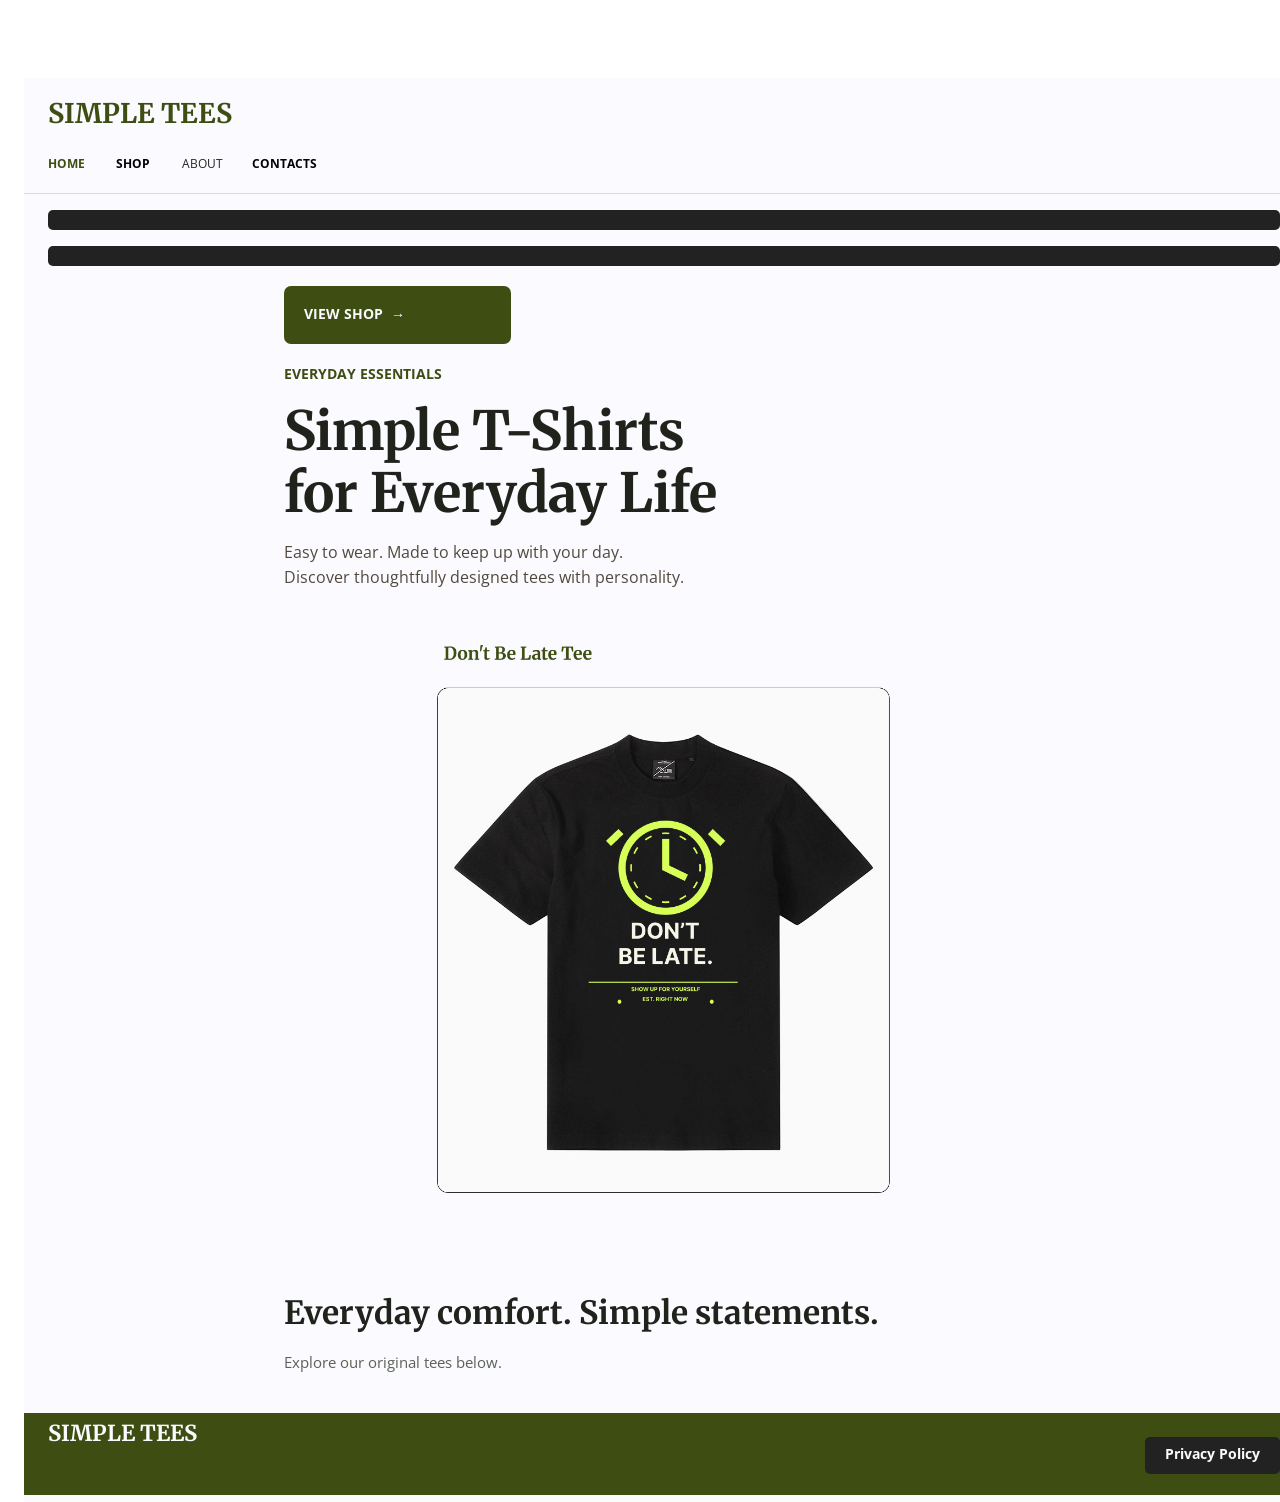
==== index.html @ 4db4b6c4 "Rename SimpleTees.html to index.html" ====
<!DOCTYPE html>
<html lang="en">
<head>
    <title>Simple Tees | Everyday Essentials</title>
  	<meta charset="utf-8">
  	<meta name="viewport" content="initial-scale=1, width=device-width">
  	
  	<link rel="stylesheet"  href="CSS/index.css">
  	<link rel="stylesheet" href="https://fonts.googleapis.com/css2?family=Merriweather:wght@700&display=swap">
  	<link rel="stylesheet" href="https://fonts.googleapis.com/css2?family=Open+Sans:wght@400;700&display=swap">
  	<link rel="stylesheet" href="https://fonts.googleapis.com/css2?family=Inter:wght@700&display=swap">
 <style> 	
.button-link {
      display: inline-block;
      padding: 10px 20px;
      background-color: #222222;
      color: black;
      text-decoration: none;
      border-radius: 5px; } 	
	  </style>
<style>
.view-shop-link { display: block; color: inherit; text-decoration: none; }
.view-shop-link:focus-visible { outline: 3px solid #9aa66d; outline-offset: 4px; }
</style>
<style>
.brand-home-link { font-weight: 700; text-decoration: none; cursor: pointer; }
.brand-home-link:hover { text-decoration: underline; }
.brand-home-link:focus-visible { outline: 3px solid #9aa66d; outline-offset: 4px; }
</style>
  <link rel="stylesheet" href="CSS/responsive.css">
</head>
<body>
  	
  	<div class="home">
    		<div class="header">
    		</div>
    		<a href="SimpleTees.html" class="simple-tees brand-home-link">SIMPLE TEES</a>
    		<b class="home2">HOME</b>
    		<a href="Shop.html" class="button-link">
  <b class="shop">SHOP</b>
</a>
    		<div class="about">ABOUT</div>
<a href="Contact.html" class="button-link">
  <b class="contacts">CONTACTS</b>
  </a>
    		<div class="divider">
    		</div>
    		<div class="canvas">
    		</div>
    		<div class="backdrop">
    		</div>
    		<b class="dont-belate">DON'T BE<br>LATE</b>
    		<b class="everyday-essentials">EVERYDAY ESSENTIALS</b>
    		<b class="simple-t-shirtsfor-everyday">Simple T-Shirts<br>for Everyday Life</b>
    		<div class="easy-to-wear">Easy to wear. Made to keep up with your day.<br>Discover thoughtfully designed tees with personality.</div>
    				<a href="Shop.html" class="view-shop-link" aria-label="View shop">
		  <div class="button">
       			<div class="view-shop">
       			</div>
       			<b class="view-shop2">VIEW SHOP  →</b>
     		  </div>
		</a>
    		<b class="everyday-comfort-simple">Everyday comfort. Simple statements.</b>
    		<div class="explore-our-original">Explore our original tees below.</div>
    		<div class="footer">
    		</div>
    		<a href="SimpleTees.html" class="simple-tees2 brand-home-link">SIMPLE TEES</a>
<a href="PrivacyPolicy.html" class="button-link">
  <b class="home3">Privacy Policy</b>
  </a>
    		<div class="tshirt">
      			<img src="Don%27t%20be%20late%20Tee.jpg" width="500" height="630" alt="Simple Tees Don’t Be Late graphic T-shirt">
      			

    		</div>
  	</div>
  	
  	
  	
  	
</body>
</html>
---- CSS/index.css ----
.home {
  	width: 100%;
  	height: 1024px;
  	position: relative;
  	background-color: #fafaff;
  	overflow: hidden;
  	text-align: left;
  	font-size: 15px;
  	color: #20231c;
  	font-family: 'Open Sans';
}
.header {
  	position: absolute;
  	top: 0px;
  	left: 0px;
  	background-color: #fafaff;
  	width: 1440px;
  	height: 102px;
}
.simple-tees {
  	position: absolute;
  	top: 29px;
  	left: 82px;
  	font-size: 29px;
  	display: inline-block;
  	font-family: Merriweather;
  	color: #3e4e13;
  	width: 330px;
  	height: 58px;
}
.home2 {
  	position: absolute;
  	top: 41px;
  	left: 860px;
  	display: inline-block;
  	color: #3e4e13;
  	width: 110px;
  	height: 30px;
}
.shop {
  	position: absolute;
  	top: 41px;
  	left: 982px;
  	display: inline-block;
  	width: 110px;
  	height: 30px;
}
.about {
  	position: absolute;
  	top: 41px;
  	left: 1104px;
  	display: inline-block;
  	width: 110px;
  	height: 30px;
}
.contacts {
  	position: absolute;
  	top: 41px;
  	left: 1225px;
  	display: inline-block;
  	width: 110px;
  	height: 30px;
}
.divider {
  	position: absolute;
  	top: 101px;
  	left: 0px;
  	background-color: #dbdcce;
  	width: 1440px;
  	height: 1px;
}
.canvas {
  	position: absolute;
  	top: 97px;
  	left: 0px;
  	background-color: #ece9d6;
  	width: 1440px;
  	height: 702px;
}
.backdrop {
  	position: absolute;
  	top: 145px;
  	left: 823px;
  	border-radius: 16px;
  	background-color: #d9d7c8;
  	width: 500px;
  	height: 597px;
}
.dont-belate {
  	position: absolute;
  	top: 396.57px;
  	left: 989.16px;
  	font-size: 18.96px;
  	display: inline-block;
  	color: #fafaff;
  	width: 167.5px;
  	height: 37.9px;
}
.everyday-essentials {
  	position: absolute;
  	top: 214px;
  	left: 93px;
  	font-size: 17px;
  	display: inline-block;
  	color: #3e4e13;
  	width: 560px;
  	height: 34px;
}
.simple-t-shirtsfor-everyday {
  	position: absolute;
  	top: 276px;
  	left: 90px;
  	font-size: 56px;
  	display: inline-block;
  	font-family: Merriweather;
  	width: 710px;
  	height: 112px;
}
.easy-to-wear {
  	position: absolute;
  	top: 473px;
  	left: 94px;
  	font-size: 19px;
  	color: #52493e;
  	display: inline-block;
  	width: 640px;
  	height: 38px;
}
.button {
  	position: absolute;
  	top: 592px;
  	left: 94px;
  	width: 227px;
  	height: 58px;
  	font-size: 14px;
  	color: #fafaff;
}
.view-shop {
  	position: absolute;
  	top: 0px;
  	left: 0px;
  	border-radius: 7px;
  	background-color: #3e4e13;
  	width: 227px;
  	height: 58px;
}
.view-shop2 {
  	position: absolute;
  	top: 18.5px;
  	left: 20px;
  	display: inline-block;
  	white-space: pre-wrap;
  	width: 192px;
  	height: 28px;
}
.everyday-comfort-simple {
  	position: absolute;
  	top: 825px;
  	left: 94px;
  	font-size: 33px;
  	display: inline-block;
  	font-family: Merriweather;
  	width: 1050px;
  	height: 66px;
}
.explore-our-original {
  	position: absolute;
  	top: 879px;
  	left: 96px;
  	font-size: 17px;
  	color: #5c6255;
  	display: inline-block;
  	width: 780px;
  	height: 34px;
}
.footer {
  	position: absolute;
  	top: 920px;
  	left: 0px;
  	background-color: #3e4e13;
  	width: 1440px;
  	height: 104px;
}
.simple-tees2 {
  	position: absolute;
  	top: 949px;
  	left: 82px;
  	font-size: 22px;
  	display: inline-block;
  	font-family: Merriweather;
  	color: #fafaff;
  	width: 295px;
  	height: 44px;
}
.home3 {
  	position: absolute;
  	top: 960px;
  	left: 850px;
  	font-size: 14px;
  	color: #fafaff;
  	white-space: pre-wrap;
  	display: inline-block;
  	width: 505px;
  	height: 28px;
}
.tshirt {
  	position: absolute;
  	top: 145px;
  	left: 812px;
  	width: 522px;
  	height: 610px;
  	text-align: center;
  	font-size: 40px;
  	color: #f8f5e9;
  	font-family: Inter;
}
.t-shirt-icon {
  	position: absolute;
  	top: 0px;
  	left: 0px;
  	border-radius: 20px;
  	width: 522px;
  	height: 610px;
  	object-fit: cover;
}
.vector-icon {
  	position: absolute;
  	height: 17.25%;
  	width: 20.15%;
  	top: 27.05%;
  	right: 37.05%;
  	bottom: 55.7%;
  	left: 42.8%;
  	max-width: 100%;
  	overflow: hidden;
  	max-height: 100%;
}
.vector-icon2 {
  	position: absolute;
  	height: 13.66%;
  	width: 15.96%;
  	top: 28.84%;
  	right: 39.15%;
  	bottom: 57.5%;
  	left: 44.89%;
  	max-width: 100%;
  	overflow: hidden;
  	max-height: 100%;
}
.vector-icon3 {
  	position: absolute;
  	height: 6.66%;
  	width: 4.06%;
  	top: 30.69%;
  	right: 43.07%;
  	bottom: 62.66%;
  	left: 52.87%;
  	max-width: 100%;
  	overflow: hidden;
  	max-height: 100%;
}
.vector-icon4 {
  	position: absolute;
  	height: 2.34%;
  	width: 26.44%;
  	top: 28.51%;
  	right: 33.91%;
  	bottom: 69.15%;
  	left: 39.66%;
  	max-width: 100%;
  	overflow: hidden;
  	max-height: 100%;
}
.dont {
  	position: absolute;
  	top: 44.43%;
  	left: 40.8%;
}
.be-late {
  	position: absolute;
  	top: 50.49%;
  	left: 36.21%;
}
.vector-icon5 {
  	position: absolute;
  	height: 0.33%;
  	width: 34.48%;
  	top: 58.36%;
  	right: 30.46%;
  	bottom: 41.31%;
  	left: 35.06%;
  	max-width: 100%;
  	overflow: hidden;
  	max-height: 100%;
}
.show-up-for {
  	position: absolute;
  	top: 59.02%;
  	left: 40.8%;
  	font-size: 10px;
  	color: #d7ff58;
}
.est-right-now {
  	position: absolute;
  	top: 60.98%;
  	left: 44.83%;
  	font-size: 10px;
  	color: #d7ff58;
}
.vector-icon6 {
  	position: absolute;
  	height: 0.82%;
  	width: 0.86%;
  	top: 61.8%;
  	right: 57.38%;
  	bottom: 37.38%;
  	left: 41.76%;
  	max-width: 100%;
  	overflow: hidden;
  	max-height: 100%;
}
.vector-icon7 {
  	position: absolute;
  	height: 0.82%;
  	width: 0.86%;
  	top: 61.8%;
  	right: 36.02%;
  	bottom: 37.38%;
  	left: 63.12%;
  	max-width: 100%;
  	overflow: hidden;
  	max-height: 100%;
}
---- CSS/responsive.css ----
/* SimpleTees responsive layout
   Keeps the original desktop design and reflows content on smaller screens. */

*,
*::before,
*::after {
  box-sizing: border-box;
}

html {
  width: 100%;
  min-width: 320px;
  scroll-behavior: smooth;
}

body {
  margin: 0;
  width: 100%;
  min-width: 320px;
  overflow-x: hidden;
}

img {
  max-width: 100%;
  height: auto;
}

/* Tablet and mobile layout */
@media (max-width: 1350px) {
  body {
    overflow-x: hidden;
  }

  body > .home,
  .product-page,
  .contact,
  .privacy-policy {
    width: 100% !important;
    min-width: 0 !important;
    max-width: 100% !important;
    height: auto !important;
    min-height: 100vh;
    margin: 0 auto;
    padding: 132px 24px 28px;
    overflow: visible !important;
    display: flex;
    flex-direction: column;
    align-items: stretch;
    gap: 16px;
  }

  /* Shared header and navigation */
  .header {
    position: absolute !important;
    top: 0 !important;
    left: 0 !important;
    width: 100% !important;
    height: 116px !important;
  }

  .simple-tees {
    position: absolute !important;
    top: 19px !important;
    left: 24px !important;
    width: auto !important;
    height: auto !important;
    max-width: calc(100% - 48px);
    font-size: clamp(21px, 3vw, 27px) !important;
    line-height: 1.2;
    z-index: 5;
  }

  .home2,
  .home,
  .shop,
  .about,
  .contacts,
  .privacy-nav {
    position: absolute !important;
    top: 78px !important;
    height: auto !important;
    width: auto !important;
    min-width: 0;
    font-size: 12px !important;
    line-height: 1.4;
    white-space: nowrap;
    z-index: 5;
  }

  /* Header navigation positions are shared across pages. */
  .home2,
  .home { left: 24px !important; }

  .shop { left: 92px !important; }

  .about { left: 158px !important; }

  .contacts { left: 228px !important; }

  .privacy-nav { left: 320px !important; }

  .divider {
    position: absolute !important;
    top: 115px !important;
    left: 0 !important;
    width: 100% !important;
    height: 1px !important;
  }

  .footer {
    position: relative !important;
    top: auto !important;
    left: auto !important;
    width: calc(100% + 48px) !important;
    height: 82px !important;
    min-height: 82px;
    margin: 24px -24px -28px;
    order: 90;
  }

  .simple-tees2 {
    position: relative !important;
    top: auto !important;
    left: auto !important;
    width: auto !important;
    height: auto !important;
    margin: -65px 0 0 0;
    align-self: flex-start;
    z-index: 2;
    order: 91;
  }

  .home3 {
    position: relative !important;
    top: auto !important;
    left: auto !important;
    width: auto !important;
    height: auto !important;
    margin: -28px 0 0 auto;
    align-self: flex-end;
    z-index: 2;
    order: 92;
  }

  /* Homepage */
  .home .canvas,
  .home .backdrop {
    display: none !important;
  }

  .home .dont-belate {
    display: none !important;
  }

  .home .everyday-essentials,
  .home .simple-t-shirtsfor-everyday,
  .home .easy-to-wear,
  .home .button,
  .home .tshirt,
  .home .everyday-comfort-simple,
  .home .explore-our-original {
    position: relative !important;
    top: auto !important;
    left: auto !important;
    width: 100% !important;
    height: auto !important;
    max-width: 760px;
    margin-left: auto;
    margin-right: auto;
  }

  .home .everyday-essentials {
    order: 1;
    font-size: 14px;
    margin-top: 4px;
  }

  .home .simple-t-shirtsfor-everyday {
    order: 2;
    font-size: clamp(32px, 6vw, 54px) !important;
    line-height: 1.15;
  }

  .home .easy-to-wear {
    order: 3;
    font-size: 16px !important;
    line-height: 1.6;
  }

  .home .button {
    order: 4;
    margin-top: 4px;
    min-height: 58px;
  }

  .home .button .view-shop,
  .home .button .view-shop2 {
    position: absolute !important;
    top: 0 !important;
    left: 0 !important;
    width: 227px !important;
    height: 58px !important;
  }

  .home .button .view-shop2 {
    top: 18px !important;
    left: 20px !important;
    width: 190px !important;
    height: auto !important;
  }

  .home .tshirt {
    order: 5;
    display: flex;
    justify-content: center;
    margin-top: 12px;
  }

  .home .tshirt img {
    display: block;
    width: min(100%, 500px) !important;
    height: auto !important;
    object-fit: contain;
  }

  .home .everyday-comfort-simple {
    order: 6;
    font-size: clamp(22px, 4vw, 32px) !important;
    line-height: 1.3;
    margin-top: 10px;
  }

  .home .explore-our-original {
    order: 7;
    font-size: 15px !important;
    line-height: 1.5;
  }

  /* Product detail pages */
  .product-page .home2,
  .product-page .home21,
  .product-page .home211,
  .product-page .home22 {
    position: relative !important;
    top: auto !important;
    left: auto !important;
    width: auto !important;
    height: auto !important;
    display: inline-block;
    white-space: normal;
    font-size: 12px !important;
    line-height: 1.5;
  }

  .product-page .home2 { order: 1; }
  .product-page .home21 { order: 1; }
  .product-page .home211 { order: 1; }
  .product-page .home22 { order: 1; }

  .product-page .product-image-background {
    position: relative !important;
    top: auto !important;
    left: auto !important;
    width: 100% !important;
    max-width: 620px;
    height: auto !important;
    margin: 4px auto 12px;
    order: 2;
  }

  .product-page .product-image-background img {
    display: block;
    width: 100% !important;
    height: auto !important;
    object-fit: contain;
  }

  .product-page .product-page-child {
    display: none !important;
  }

  .product-page .new-arrival,
  .product-page .dont-be-late,
  .product-page .everyday-comfort,
  .product-page .do-good-work,
  .product-page .b,
  .product-page .divider2,
  .product-page .keep-the-momentum,
  .product-page .select-size,
  .product-page .size-selector,
  .product-page .quantity-label,
  .product-page .quantity-control,
  .product-page .add-to-cart,
  .product-page .order-now,
  .product-page .comfortable-everyday-fit {
    position: relative !important;
    top: auto !important;
    left: auto !important;
    right: auto !important;
    bottom: auto !important;
    width: 100% !important;
    max-width: 620px;
    height: auto !important;
    margin-left: auto;
    margin-right: auto;
  }

  .product-page .new-arrival { order: 3; font-size: 13px; }
  .product-page .dont-be-late,
  .product-page .everyday-comfort,
  .product-page .do-good-work {
    order: 4;
    font-size: clamp(27px, 5vw, 40px) !important;
    line-height: 1.2;
  }

  .product-page .b {
    order: 5;
    font-size: 22px !important;
    margin-top: 4px;
  }

  .product-page .divider2 {
    order: 6;
    margin-top: 4px;
    margin-bottom: 4px;
  }

  .product-page .keep-the-momentum {
    order: 7;
    font-size: 15px !important;
    line-height: 1.6;
  }

  .product-page .select-size {
    order: 8;
    font-size: 14px;
    margin-top: 8px;
  }

  .product-page .size-selector {
    order: 9;
    display: flex !important;
    flex-wrap: wrap;
    gap: 10px;
    justify-content: flex-start;
  }

  .product-page .size-option {
    position: relative !important;
    top: auto !important;
    left: auto !important;
    width: clamp(48px, 12vw, 68px) !important;
    height: 48px !important;
    flex: 0 0 auto;
  }

  .product-page .quantity-label {
    order: 10;
    margin-top: 4px;
    font-weight: 700;
  }

  .product-page .quantity-control {
    order: 11;
    display: flex !important;
    align-items: center;
    width: fit-content !important;
    margin-left: 0;
  }

  .product-page .add-to-cart,
  .product-page .order-now {
    order: 12;
    min-height: 54px;
    margin-top: 4px;
  }

  .product-page .order-now { order: 13; }

  .product-page .add-to-cart2,
  .product-page .add-to-cart3,
  .product-page .order-now2,
  .product-page .order-now3 {
    position: absolute !important;
    top: 0 !important;
    left: 0 !important;
    width: 100% !important;
    height: 54px !important;
  }

  .product-page .add-to-cart3,
  .product-page .order-now3 {
    display: flex;
    align-items: center;
    justify-content: center;
    top: 0 !important;
    font-size: 14px !important;
  }

  .product-page .comfortable-everyday-fit {
    order: 14;
    font-size: 13px;
    line-height: 1.7;
    margin-top: 8px;
  }

  /* Contact page */
  .contact .contact-background,
  .contact .contact-form-surface {
    display: none !important;
  }

  .contact .get-in-touch,
  .contact .we-would-loveto,
  .contact .have-a-question,
  .contact .hellosimpleteesexample,
  .contact .b,
  .contact .send-a-message,
  .contact form {
    position: relative !important;
    top: auto !important;
    left: auto !important;
    width: 100% !important;
    max-width: 760px;
    height: auto !important;
    margin-left: auto;
    margin-right: auto;
  }

  .contact .get-in-touch { order: 1; font-size: 14px; }
  .contact .we-would-loveto {
    order: 2;
    font-size: clamp(30px, 6vw, 46px) !important;
    line-height: 1.2;
  }

  .contact .have-a-question {
    order: 3;
    font-size: 15px !important;
    line-height: 1.6;
  }

  .contact .hellosimpleteesexample,
  .contact .b {
    font-size: 15px !important;
    line-height: 1.5;
  }

  .contact .hellosimpleteesexample { order: 4; }
  .contact .b { order: 5; }

  .contact .send-a-message {
    order: 6;
    font-size: 23px !important;
    margin-top: 18px;
  }

  .contact form {
    order: 7;
    display: grid;
    grid-template-columns: minmax(0, 1fr) minmax(0, 1fr);
    gap: 14px;
  }

  .contact form > div {
    position: relative !important;
    top: auto !important;
    left: auto !important;
    width: 100% !important;
    height: auto !important;
    min-width: 0;
  }

  .contact .how-can-we-help,
  .contact .send-message {
    grid-column: 1 / -1;
  }

  .contact .surname,
  .contact .email-address,
  .contact .field,
  .contact .field2,
  .contact .field4,
  .contact .send-message,
  .contact .send-message2,
  .contact .send-message3 {
    position: relative !important;
    top: auto !important;
    left: auto !important;
    width: 100% !important;
    height: auto !important;
    display: block;
  }

  .contact .field,
  .contact .field2,
  .contact .field4 {
    min-height: 50px;
    margin-top: 6px;
    padding: 12px;
    font: inherit;
  }

  .contact .field4 { min-height: 120px; resize: vertical; }

  .contact .send-message {
    min-height: 52px;
    padding: 0;
  }

  .contact .send-message2 {
    position: absolute !important;
    inset: 0;
    min-height: 52px;
  }

  .contact .send-message3 {
    position: relative !important;
    min-height: 52px;
    display: flex;
    align-items: center;
    justify-content: center;
  }

  /* Privacy policy page */
  .privacy-policy .policy-intro {
    position: absolute !important;
    top: 116px !important;
    left: 0 !important;
    width: 100% !important;
    height: 170px !important;
  }

  .privacy-policy .your-privacy-matters,
  .privacy-policy .privacy-policy2,
  .privacy-policy .last-updated-november,
  .privacy-policy .policy-contents,
  .privacy-policy .information-we-collect,
  .privacy-policy .how-we-use-your-information,
  .privacy-policy .cookies-and-website-analytics,
  .privacy-policy .data-protection-and-retention,
  .privacy-policy .your-privacy-choices,
  .privacy-policy .contact,
  .privacy-policy .information-we-collect3,
  .privacy-policy .when-you-place,
  .privacy-policy .divider2,
  .privacy-policy .how-we-use2,
  .privacy-policy .we-use-customer,
  .privacy-policy .divider3,
  .privacy-policy .cookies-and-website2 {
    position: relative !important;
    top: auto !important;
    left: auto !important;
    right: auto !important;
    width: 100% !important;
    max-width: 820px;
    height: auto !important;
    margin-left: auto;
    margin-right: auto;
  }

  .privacy-policy .your-privacy-matters { order: 1; font-size: 13px; }
  .privacy-policy .privacy-policy2 {
    order: 2;
    font-size: clamp(32px, 6vw, 48px) !important;
    line-height: 1.2;
  }
  .privacy-policy .last-updated-november { order: 3; font-size: 13px; }
  .privacy-policy .policy-contents { order: 4; margin-top: 18px; }
  .privacy-policy .information-we-collect,
  .privacy-policy .how-we-use-your-information,
  .privacy-policy .cookies-and-website-analytics,
  .privacy-policy .data-protection-and-retention,
  .privacy-policy .your-privacy-choices,
  .privacy-policy .contact {
    order: 5;
    min-height: 52px;
  }

  .privacy-policy .contents-background,
  .privacy-policy .contents-background2 {
    position: absolute !important;
    inset: 0 !important;
    width: 100% !important;
    height: 52px !important;
  }

  .privacy-policy .how-we-use {
    position: relative !important;
    top: auto !important;
    left: auto !important;
    width: 100% !important;
    min-height: 52px;
    padding: 15px;
  }

  .privacy-policy .information-we-collect3 { order: 6; margin-top: 20px; }
  .privacy-policy .when-you-place { order: 7; line-height: 1.7; }
  .privacy-policy .divider2 { order: 8; margin: 12px 0; }
  .privacy-policy .how-we-use2 { order: 9; }
  .privacy-policy .we-use-customer { order: 10; line-height: 1.7; }
  .privacy-policy .divider3 { order: 11; margin: 12px 0; }
  .privacy-policy .cookies-and-website2 { order: 12; }
}

/* Small phones */
@media (max-width: 520px) {
  body > .home,
  .product-page,
  .contact,
  .privacy-policy {
    padding-left: 16px;
    padding-right: 16px;
    padding-top: 128px;
    gap: 13px;
  }

  .simple-tees {
    left: 16px !important;
  }

  .home2,
  .home,
  .shop,
  .about,
  .contacts,
  .privacy-nav {
    top: 76px !important;
    font-size: 10px !important;
  }

  .home2,
  .home { left: 16px !important; }
  .shop { left: 75px !important; }
  .about { left: 130px !important; }
  .contacts { left: 190px !important; }
  .privacy-nav { left: 270px !important; }

  .product-page .size-selector {
    gap: 7px;
  }

  .product-page .size-option {
    width: 46px !important;
    height: 44px !important;
  }

  .contact form {
    grid-template-columns: minmax(0, 1fr);
  }

  .contact .how-can-we-help,
  .contact .send-message {
    grid-column: auto;
  }

  .home .easy-to-wear br,
  .privacy-policy .when-you-place br,
  .privacy-policy .we-use-customer br {
    display: none;
  }

  .home .easy-to-wear,
  .privacy-policy .when-you-place,
  .privacy-policy .we-use-customer {
    overflow-wrap: anywhere;
  }
}

@media (max-width: 380px) {
  body > .home,
  .product-page,
  .contact,
  .privacy-policy {
    padding-top: 150px;
  }

  .header { height: 138px !important; }
  .divider { top: 137px !important; }

  .home2,
  .home { left: 16px !important; top: 76px !important; }
  .shop { left: 76px !important; top: 76px !important; }
  .about { left: 136px !important; top: 76px !important; }
  .contacts { left: 16px !important; top: 104px !important; }
  .privacy-nav { left: 112px !important; top: 104px !important; }
}

/* Keep footer policy links with the footer rather than in the page content flow. */
@media (max-width: 1350px) {
  body > .home > a.button-link:has(.home3),
  .product-page > a.button-link:has(.home3),
  .contact > a.button-link:has(.home3) {
    position: relative !important;
    order: 92;
    align-self: flex-end;
    margin-top: -28px;
  }
}
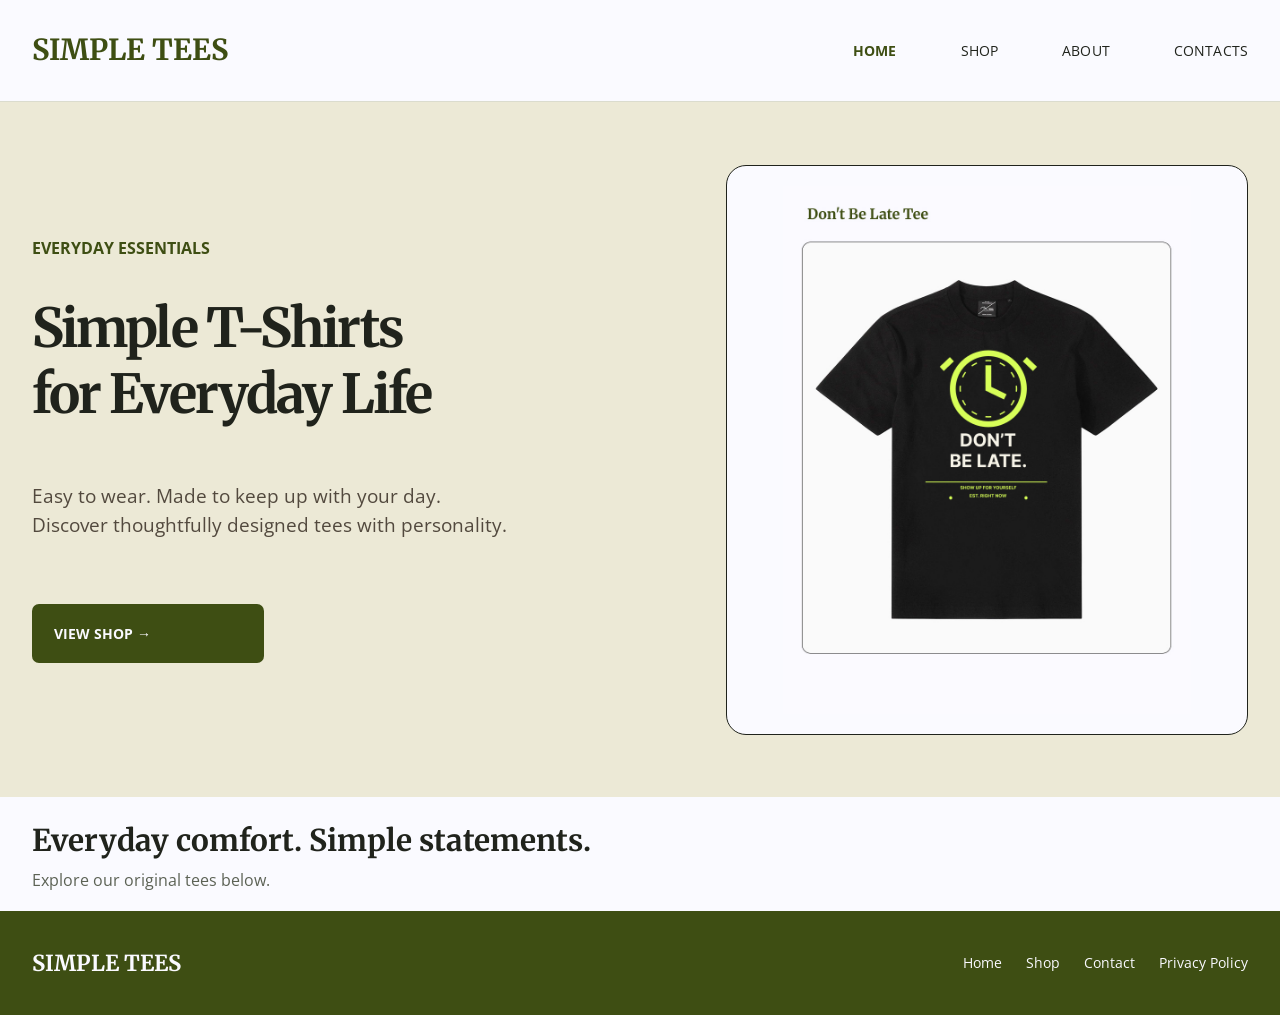
==== commit 774170ca: "Add files via upload" ====
--- a/index.html
+++ b/index.html
@@ -1,82 +1,33 @@
-<!DOCTYPE html>
+<!doctype html>
 <html lang="en">
 <head>
-    <title>Simple Tees | Everyday Essentials</title>
-  	<meta charset="utf-8">
-  	<meta name="viewport" content="initial-scale=1, width=device-width">
-  	
-  	<link rel="stylesheet"  href="CSS/index.css">
-  	<link rel="stylesheet" href="https://fonts.googleapis.com/css2?family=Merriweather:wght@700&display=swap">
-  	<link rel="stylesheet" href="https://fonts.googleapis.com/css2?family=Open+Sans:wght@400;700&display=swap">
-  	<link rel="stylesheet" href="https://fonts.googleapis.com/css2?family=Inter:wght@700&display=swap">
- <style> 	
-.button-link {
-      display: inline-block;
-      padding: 10px 20px;
-      background-color: #222222;
-      color: black;
-      text-decoration: none;
-      border-radius: 5px; } 	
-	  </style>
-<style>
-.view-shop-link { display: block; color: inherit; text-decoration: none; }
-.view-shop-link:focus-visible { outline: 3px solid #9aa66d; outline-offset: 4px; }
-</style>
-<style>
-.brand-home-link { font-weight: 700; text-decoration: none; cursor: pointer; }
-.brand-home-link:hover { text-decoration: underline; }
-.brand-home-link:focus-visible { outline: 3px solid #9aa66d; outline-offset: 4px; }
-</style>
-  <link rel="stylesheet" href="CSS/responsive.css">
+  <meta charset="utf-8">
+  <meta name="viewport" content="width=device-width, initial-scale=1">
+  <title>Simple Tees | Everyday Essentials</title>
+  <link rel="preconnect" href="https://fonts.googleapis.com">
+  <link rel="preconnect" href="https://fonts.gstatic.com" crossorigin>
+  <link href="https://fonts.googleapis.com/css2?family=Merriweather:wght@700&family=Open+Sans:wght@400;600;700&display=swap" rel="stylesheet">
+  <link rel="stylesheet" href="CSS/site.css">
 </head>
 <body>
-  	
-  	<div class="home">
-    		<div class="header">
-    		</div>
-    		<a href="SimpleTees.html" class="simple-tees brand-home-link">SIMPLE TEES</a>
-    		<b class="home2">HOME</b>
-    		<a href="Shop.html" class="button-link">
-  <b class="shop">SHOP</b>
-</a>
-    		<div class="about">ABOUT</div>
-<a href="Contact.html" class="button-link">
-  <b class="contacts">CONTACTS</b>
-  </a>
-    		<div class="divider">
-    		</div>
-    		<div class="canvas">
-    		</div>
-    		<div class="backdrop">
-    		</div>
-    		<b class="dont-belate">DON'T BE<br>LATE</b>
-    		<b class="everyday-essentials">EVERYDAY ESSENTIALS</b>
-    		<b class="simple-t-shirtsfor-everyday">Simple T-Shirts<br>for Everyday Life</b>
-    		<div class="easy-to-wear">Easy to wear. Made to keep up with your day.<br>Discover thoughtfully designed tees with personality.</div>
-    				<a href="Shop.html" class="view-shop-link" aria-label="View shop">
-		  <div class="button">
-       			<div class="view-shop">
-       			</div>
-       			<b class="view-shop2">VIEW SHOP  →</b>
-     		  </div>
-		</a>
-    		<b class="everyday-comfort-simple">Everyday comfort. Simple statements.</b>
-    		<div class="explore-our-original">Explore our original tees below.</div>
-    		<div class="footer">
-    		</div>
-    		<a href="SimpleTees.html" class="simple-tees2 brand-home-link">SIMPLE TEES</a>
-<a href="PrivacyPolicy.html" class="button-link">
-  <b class="home3">Privacy Policy</b>
-  </a>
-    		<div class="tshirt">
-      			<img src="Don%27t%20be%20late%20Tee.jpg" width="500" height="630" alt="Simple Tees Don’t Be Late graphic T-shirt">
-      			
-
-    		</div>
-  	</div>
-  	
-  	
-  	
-  	
+<header class="site-header"><a class="brand" href="index.html">SIMPLE TEES</a><nav class="main-nav" aria-label="Main navigation"><a href="index.html" aria-current="page">HOME</a><a href="Shop.html">SHOP</a><a href="index.html#about">ABOUT</a><a href="Contact.html">CONTACTS</a></nav></header>
+<main>
+  <section class="home-hero">
+    <div class="hero-inner">
+    <div class="hero-copy">
+      <p class="eyebrow">EVERYDAY ESSENTIALS</p>
+      <h1>Simple T-Shirts<br>for Everyday Life</h1>
+      <p class="intro">Easy to wear. Made to keep up with your day.<br>Discover thoughtfully designed tees with personality.</p>
+      <a class="primary-link" href="Shop.html">VIEW SHOP →</a>
+    </div>
+    <img class="hero-image" src="Don't%20be%20late%20Tee.jpg" alt="Don't Be Late graphic T-shirt">
+    </div>
+  </section>
+  <section class="home-about" id="about">
+    <h2>Everyday comfort. Simple statements.</h2>
+    <p>Explore our original tees below.</p>
+  </section>
+</main>
+<footer class="site-footer"><a class="footer-brand" href="index.html">SIMPLE TEES</a><nav class="footer-nav" aria-label="Footer navigation"><a href="index.html">Home</a><a href="Shop.html">Shop</a><a href="Contact.html">Contact</a><a href="PrivacyPolicy.html">Privacy Policy</a></nav></footer>
 </body>
-</html>
+</html>
--- a/CSS/site.css
+++ b/CSS/site.css
@@ -0,0 +1,349 @@
+:root {
+  --ink: #20231c;
+  --green: #3e4e13;
+  --olive: #5c6255;
+  --brown: #52493e;
+  --cream: #ece9d6;
+  --line: #dbdcce;
+  --paper: #fafaff;
+  --content: 1256px;
+}
+* { box-sizing: border-box; }
+html { scroll-behavior: smooth; }
+body {
+  margin: 0; min-width: 320px; background: var(--paper); color: var(--ink);
+  font: 16px/1.55 "Open Sans", Arial, sans-serif;
+}
+img { display: block; max-width: 100%; }
+a { color: inherit; }
+button, input, textarea { font: inherit; }
+button, a { -webkit-tap-highlight-color: transparent; }
+:focus-visible { outline: 3px solid #9aa66d; outline-offset: 3px; }
+.site-header {
+  min-height: 102px; padding: 20px max(32px, calc((100% - var(--content))/2));
+  display: flex; align-items: center; justify-content: space-between; gap: 28px;
+  background: var(--paper); border-bottom: 1px solid var(--line);
+}
+.brand {
+  color: var(--green); text-decoration: none; font: 700 29px/1.2 Merriweather, Georgia, serif;
+  white-space: nowrap;
+}
+.main-nav { display:flex; align-items:center; justify-content:flex-end; gap: clamp(24px, 5vw, 76px); }
+.main-nav a {
+  text-decoration:none; font-size:14px; letter-spacing:.01em; white-space:nowrap;
+}
+.main-nav a:hover, .main-nav a[aria-current="page"] { color:var(--green); font-weight:700; }
+.site-footer {
+  min-height:104px; padding:25px max(32px, calc((100% - var(--content))/2));
+  background:var(--green); color:var(--paper); display:flex; align-items:center;
+  justify-content:space-between; gap:24px;
+}
+.footer-brand { color:var(--paper); font:700 22px/1.2 Merriweather, Georgia, serif; text-decoration:none; }
+.footer-nav { display:flex; gap:24px; flex-wrap:wrap; }
+.footer-nav a { color:var(--paper); text-decoration:none; font-size:14px; }
+.footer-nav a:hover { text-decoration:underline; }
+.home-hero {
+  background:var(--cream); padding:46px 32px; min-height:695px;
+  display:grid; grid-template-columns:minmax(0, 1fr) minmax(420px, 522px);
+  gap:56px; align-items:center;
+}
+.hero-inner { width:100%; max-width:var(--content); margin:0 auto; display:contents; }
+.hero-copy { max-width:650px; justify-self:end; width:100%; }
+.eyebrow { margin:0 0 36px; color:var(--green); font-size:16px; font-weight:700; }
+.hero-copy h1 {
+  margin:0 0 54px; font:700 clamp(42px, 4.2vw, 58px)/1.22 Merriweather, Georgia, serif;
+  letter-spacing:-.035em;
+}
+.hero-copy .intro { margin:0 0 64px; color:var(--brown); font-size:19px; line-height:1.55; }
+.primary-link, .action-button {
+  min-height:59px; display:inline-flex; align-items:center; justify-content:flex-start;
+  padding:0 22px; border:0; border-radius:7px; background:var(--green); color:var(--paper);
+  text-decoration:none; font-size:14px; font-weight:700; cursor:pointer;
+}
+.primary-link { width:232px; }
+.primary-link:hover, .action-button:hover { background:#2f3b0e; }
+.hero-image {
+  width:100%; height:610px; object-fit:contain; border:1.5px solid var(--ink);
+  border-radius:20px; background:var(--paper); padding:20px;
+}
+.home-about { padding:24px max(32px, calc((100% - var(--content))/2)) 18px; }
+.home-about h2 { margin:0 0 8px; font:700 30px/1.3 Merriweather, Georgia, serif; }
+.home-about p { margin:0; color:var(--olive); }
+.product-shell { max-width:1256px; margin:0 auto; padding:38px 0 72px; }
+.breadcrumbs { margin:0 0 30px; color:var(--olive); font-size:14px; }
+.breadcrumbs a { text-decoration:none; }
+.breadcrumbs a:hover { color:var(--green); text-decoration:underline; }
+.product-layout { display:grid; grid-template-columns:minmax(0, 626px) minmax(0, 1fr); gap:74px; align-items:start; }
+.product-visual { padding:17px 28px; border-radius:12px; background:var(--cream); }
+.product-visual img {
+  width:100%; height:621px; object-fit:contain; border:1.5px solid var(--ink);
+  border-radius:20px; background:var(--paper); padding:18px;
+}
+.product-info { padding-top:2px; min-width:0; }
+.product-info .eyebrow { margin:0 0 20px; font-size:14px; }
+.product-info h1 { margin:0 0 18px; font:700 clamp(32px, 3vw, 42px)/1.25 Merriweather, Georgia, serif; }
+.price { margin:0 0 18px; color:var(--green); font-size:32px; font-weight:700; }
+.product-rule { border:0; border-top:1px solid var(--line); margin:18px 0 30px; }
+.product-description { margin:0 0 54px; color:var(--brown); font-size:17px; }
+.control-label { display:block; margin:0 0 14px; font-weight:700; }
+.size-options { display:flex; flex-wrap:wrap; gap:18px; margin-bottom:36px; }
+.size-option {
+  width:78px; height:55px; border:1.5px solid var(--line); border-radius:7px;
+  background:var(--paper); color:var(--ink); font-weight:700; cursor:pointer;
+}
+.size-option[aria-pressed="true"] { background:var(--green); border-color:var(--green); color:var(--paper); }
+.quantity-row { display:flex; align-items:center; gap:20px; margin-bottom:38px; }
+.quantity-row label { font-weight:700; }
+.quantity-control { display:flex; align-items:center; gap:18px; }
+.quantity-control button {
+  border:0; background:transparent; font-size:21px; font-weight:700; cursor:pointer; color:var(--ink);
+}
+.quantity-control input {
+  width:34px; border:0; padding:4px 0; text-align:center; background:transparent; font-weight:700;
+  appearance:textfield; -moz-appearance:textfield;
+}
+.quantity-control input::-webkit-inner-spin-button, .quantity-control input::-webkit-outer-spin-button { -webkit-appearance:none; margin:0; }
+.product-actions { display:grid; grid-template-columns:1fr 1fr; gap:14px; margin-bottom:28px; }
+.product-actions button { width:100%; justify-content:center; }
+.action-button.secondary { background:var(--brown); }
+.action-button.secondary:hover { background:#3e362e; }
+.product-points { margin:0; color:var(--olive); display:flex; flex-wrap:wrap; gap:22px; }
+.contact-main { background:var(--cream); padding:58px 32px 88px; }
+.contact-grid { max-width:1256px; margin:0 auto; display:grid; grid-template-columns:1fr minmax(460px,588px); gap:72px; align-items:start; }
+.contact-copy { padding:8px 0 0 10px; }
+.contact-copy .eyebrow { margin-bottom:34px; }
+.contact-copy h1 { margin:0 0 48px; font:700 clamp(38px,4vw,48px)/1.28 Merriweather, Georgia,serif; }
+.contact-copy p { margin:0; color:var(--brown); font-size:19px; }
+.contact-details { margin-top:112px; display:grid; gap:24px; color:var(--green); font-size:19px; font-weight:700; }
+.contact-card {
+  background:var(--paper); border-radius:15px; padding:30px 43px 24px;
+}
+.contact-card h2 { margin:0 0 30px; font:700 28px/1.3 Merriweather,Georgia,serif; }
+.form-field { display:flex; flex-direction:column; gap:8px; margin-bottom:18px; }
+.form-field label { font-weight:700; }
+.form-field input, .form-field textarea {
+  width:100%; min-width:0; border:1.5px solid var(--line); border-radius:7px;
+  background:var(--paper); padding:16px 17px; color:var(--ink);
+}
+.form-field input { min-height:61px; }
+.form-field textarea { min-height:96px; resize:vertical; }
+.contact-card button { width:100%; margin-top:10px; }
+.policy-hero { background:var(--cream); padding:48px max(32px, calc((100% - var(--content))/2)) 38px; }
+.policy-hero .eyebrow { margin:0 0 22px; font-size:14px; }
+.policy-hero h1 { margin:0 0 12px; font:700 51px/1.2 Merriweather,Georgia,serif; }
+.policy-hero p { margin:0; color:var(--brown); }
+.policy-main {
+  max-width:1256px; margin:0 auto; padding:54px 0 76px;
+  display:grid; grid-template-columns:407px minmax(0,1fr); gap:56px;
+}
+.policy-nav h2 { margin:0 0 14px; color:var(--green); font-size:18px; }
+.policy-nav a {
+  display:block; padding:17px 15px; border-radius:5px; color:var(--ink);
+  text-decoration:none; margin-bottom:5px;
+}
+.policy-nav a:nth-of-type(odd) { background:#f6f6f0; }
+.policy-nav a:hover { color:var(--green); text-decoration:underline; }
+.policy-sections section { padding:0 0 42px; margin:0 0 28px; border-bottom:1px solid var(--line); scroll-margin-top:24px; }
+.policy-sections section:last-child { border-bottom:0; }
+.policy-sections h2 { margin:0 0 14px; font:700 27px/1.35 Merriweather,Georgia,serif; }
+.policy-sections p { margin:0; color:var(--brown); font-size:17px; }
+@media (max-width: 1320px) {
+  .product-shell, .policy-main { margin-left:32px; margin-right:32px; }
+  .product-layout { gap:48px; }
+}
+@media (max-width: 900px) {
+  .site-header { min-height:92px; padding:18px 24px; flex-wrap:wrap; gap:16px; }
+  .brand { font-size:25px; }
+  .main-nav { gap:clamp(14px,3vw,28px); }
+  .main-nav a { font-size:13px; }
+  .home-hero { min-height:0; padding:40px 24px; grid-template-columns:minmax(0,1fr) minmax(280px, .9fr); gap:28px; }
+  .hero-copy { justify-self:stretch; }
+  .hero-copy .eyebrow { margin-bottom:22px; }
+  .hero-copy h1 { margin-bottom:28px; font-size:clamp(34px,5vw,48px); }
+  .hero-copy .intro { margin-bottom:36px; font-size:16px; }
+  .hero-image { height:460px; padding:12px; }
+  .product-shell { padding:30px 24px 56px; margin:0; }
+  .product-layout { grid-template-columns:minmax(0,1fr) minmax(0,1fr); gap:30px; }
+  .product-visual { padding:12px; }
+  .product-visual img { height:480px; padding:10px; }
+  .product-description { margin-bottom:34px; }
+  .size-options { gap:10px; }
+  .size-option { width:clamp(52px,10vw,70px); }
+  .product-actions { grid-template-columns:1fr; }
+  .contact-grid { grid-template-columns:minmax(0,1fr) minmax(0,1fr); gap:30px; }
+  .contact-card { padding:26px; }
+  .contact-details { margin-top:70px; }
+  .policy-main { margin:0 24px; grid-template-columns:280px minmax(0,1fr); gap:30px; }
+  .policy-hero { padding:42px 24px 34px; }
+}
+@media (max-width: 620px) {
+  body { font-size:15px; }
+  .site-header { padding:16px 20px; min-height:0; align-items:flex-start; flex-direction:column; }
+  .brand { font-size:24px; }
+  .main-nav { width:100%; justify-content:space-between; gap:10px; }
+  .main-nav a { font-size:12px; }
+  .home-hero { display:flex; flex-direction:column; align-items:stretch; padding:34px 20px 28px; gap:28px; }
+  .hero-copy { order:1; }
+  .hero-copy .eyebrow { margin-bottom:18px; font-size:13px; }
+  .hero-copy h1 { font-size:clamp(34px,9vw,44px); margin-bottom:22px; }
+  .hero-copy .intro { font-size:15px; margin-bottom:26px; }
+  .hero-image { order:2; height:auto; aspect-ratio: .95; padding:10px; border-radius:14px; }
+  .primary-link { min-height:54px; }
+  .home-about { padding:24px 20px 28px; }
+  .home-about h2 { font-size:23px; }
+  .site-footer { padding:24px 20px; flex-direction:column; align-items:flex-start; gap:18px; }
+  .footer-nav { gap:18px; }
+  .product-shell { padding:24px 20px 42px; }
+  .breadcrumbs { margin-bottom:20px; font-size:12px; }
+  .product-layout { display:flex; flex-direction:column; gap:28px; }
+  .product-visual { width:100%; padding:10px; }
+  .product-visual img { height:auto; aspect-ratio:1 / 1.05; padding:10px; border-radius:13px; }
+  .product-info { width:100%; padding:0; }
+  .product-info .eyebrow { margin-bottom:12px; }
+  .product-info h1 { font-size:32px; margin-bottom:10px; }
+  .price { font-size:27px; margin-bottom:12px; }
+  .product-rule { margin:14px 0 20px; }
+  .product-description { font-size:15px; margin-bottom:28px; }
+  .size-options { gap:8px; margin-bottom:26px; }
+  .size-option { flex:1; min-width:0; width:auto; height:50px; }
+  .quantity-row { margin-bottom:28px; gap:18px; }
+  .product-actions { grid-template-columns:1fr 1fr; gap:10px; margin-bottom:22px; }
+  .product-actions button { padding:0 10px; font-size:12px; min-height:54px; }
+  .product-points { gap:10px 18px; font-size:13px; }
+  .contact-main { padding:36px 20px 48px; }
+  .contact-grid { display:flex; flex-direction:column; gap:32px; }
+  .contact-copy { padding:0; }
+  .contact-copy .eyebrow { margin-bottom:18px; }
+  .contact-copy h1 { font-size:36px; margin-bottom:20px; }
+  .contact-copy p { font-size:16px; }
+  .contact-details { margin-top:28px; gap:12px; font-size:15px; }
+  .contact-card { width:100%; padding:24px 20px; }
+  .contact-card h2 { font-size:24px; margin-bottom:22px; }
+  .form-field { margin-bottom:15px; }
+  .form-field input { min-height:54px; }
+  .policy-hero { padding:34px 20px 28px; }
+  .policy-hero h1 { font-size:40px; }
+  .policy-main { margin:0; padding:32px 20px 48px; display:flex; flex-direction:column; gap:30px; }
+  .policy-nav a { padding:13px; font-size:14px; }
+  .policy-sections h2 { font-size:22px; }
+  .policy-sections p { font-size:15px; }
+}
+
+
+/* Order form modal */
+.order-form-overlay {
+  display:none; position:fixed; inset:0; z-index:9999; padding:20px;
+  overflow-y:auto; background:rgba(32,35,28,.62); align-items:center; justify-content:center;
+}
+.order-form-overlay.is-open { display:flex; }
+.order-form-dialog {
+  position:relative; width:min(100%,660px); max-height:calc(100vh - 40px); overflow-y:auto;
+  padding:34px; border-radius:14px; background:var(--paper); color:var(--ink);
+  box-shadow:0 18px 60px rgba(0,0,0,.24);
+}
+.order-form-close {
+  position:absolute; top:12px; right:16px; width:38px; height:38px; border:0;
+  border-radius:50%; background:var(--cream); color:var(--ink); font-size:27px; cursor:pointer;
+}
+.order-form-eyebrow { margin:0 0 8px; color:var(--green); font-size:12px; font-weight:700; letter-spacing:.12em; }
+.order-form-dialog h2 { margin:0 42px 8px 0; color:var(--green); font:700 clamp(24px,4vw,32px)/1.3 Merriweather,Georgia,serif; }
+.order-form-intro { margin:0 0 20px; color:var(--brown); font-size:14px; }
+.order-form-summary { margin-bottom:20px; padding:14px 16px; border-radius:8px; background:var(--cream); }
+.order-form-summary p { display:flex; gap:8px; margin:5px 0; font-size:14px; }
+.order-form-summary strong { min-width:88px; }
+.order-form-fields { display:grid; grid-template-columns:repeat(2,minmax(0,1fr)); gap:14px; }
+.order-field { display:flex; flex-direction:column; min-width:0; gap:6px; }
+.order-field-full { grid-column:1 / -1; }
+.order-field label { font-size:13px; font-weight:700; }
+.order-field input, .order-field textarea {
+  width:100%; min-width:0; padding:11px 12px; border:1px solid #c9c9bb; border-radius:6px;
+  background:#fff; color:var(--ink); font:inherit; font-size:14px;
+}
+.order-field textarea { resize:vertical; }
+.order-form-required, .order-form-disclaimer { color:#625d53; font-size:12px; line-height:1.5; }
+.order-form-submit { width:100%; min-height:50px; border:0; border-radius:7px; background:var(--green); color:var(--paper); font-weight:700; cursor:pointer; }
+@media (max-width:620px) {
+  .order-form-dialog { padding:28px 20px; }
+  .order-form-fields { grid-template-columns:1fr; }
+  .order-field-full { grid-column:auto; }
+}
+
+.contact-details a { color:inherit; text-decoration:none; }
+.contact-details a:hover { text-decoration:underline; }
+
+
+/* Center the homepage hero as one balanced content group. */
+.home-hero {
+  display: block;
+  padding: 44px 32px;
+}
+.hero-inner {
+  width: 100%;
+  max-width: 1256px;
+  min-height: 607px;
+  margin: 0 auto;
+  display: grid;
+  grid-template-columns: minmax(0, 1fr) minmax(420px, 522px);
+  gap: 56px;
+  align-items: center;
+}
+.hero-copy {
+  justify-self: start;
+  max-width: 600px;
+}
+.hero-image {
+  width: 100%;
+  height: 570px;
+  object-fit: contain;
+}
+
+/* Clickable product-to-product navigation in the breadcrumb area. */
+.product-breadcrumbs {
+  display: flex;
+  align-items: center;
+  flex-wrap: wrap;
+  gap: 9px;
+  margin: 0 0 30px;
+  color: var(--olive);
+  font-size: 13px;
+  line-height: 1.6;
+}
+.product-breadcrumbs a {
+  color: inherit;
+  text-decoration: none;
+  text-underline-offset: 3px;
+}
+.product-breadcrumbs a:hover {
+  color: var(--green);
+  text-decoration: underline;
+}
+.product-breadcrumbs .current-product {
+  color: var(--green);
+  font-weight: 700;
+}
+@media (max-width: 900px) {
+  .hero-inner {
+    min-height: 0;
+    grid-template-columns: minmax(0, 1fr) minmax(280px, .9fr);
+    gap: 28px;
+  }
+  .hero-image { height: 460px; }
+}
+@media (max-width: 620px) {
+  .hero-inner {
+    display: flex;
+    flex-direction: column;
+    align-items: stretch;
+    gap: 28px;
+  }
+  .hero-copy { max-width: none; }
+  .hero-image {
+    height: auto;
+    aspect-ratio: .95;
+  }
+  .product-breadcrumbs {
+    gap: 6px;
+    font-size: 11px;
+    margin-bottom: 18px;
+  }
+}
